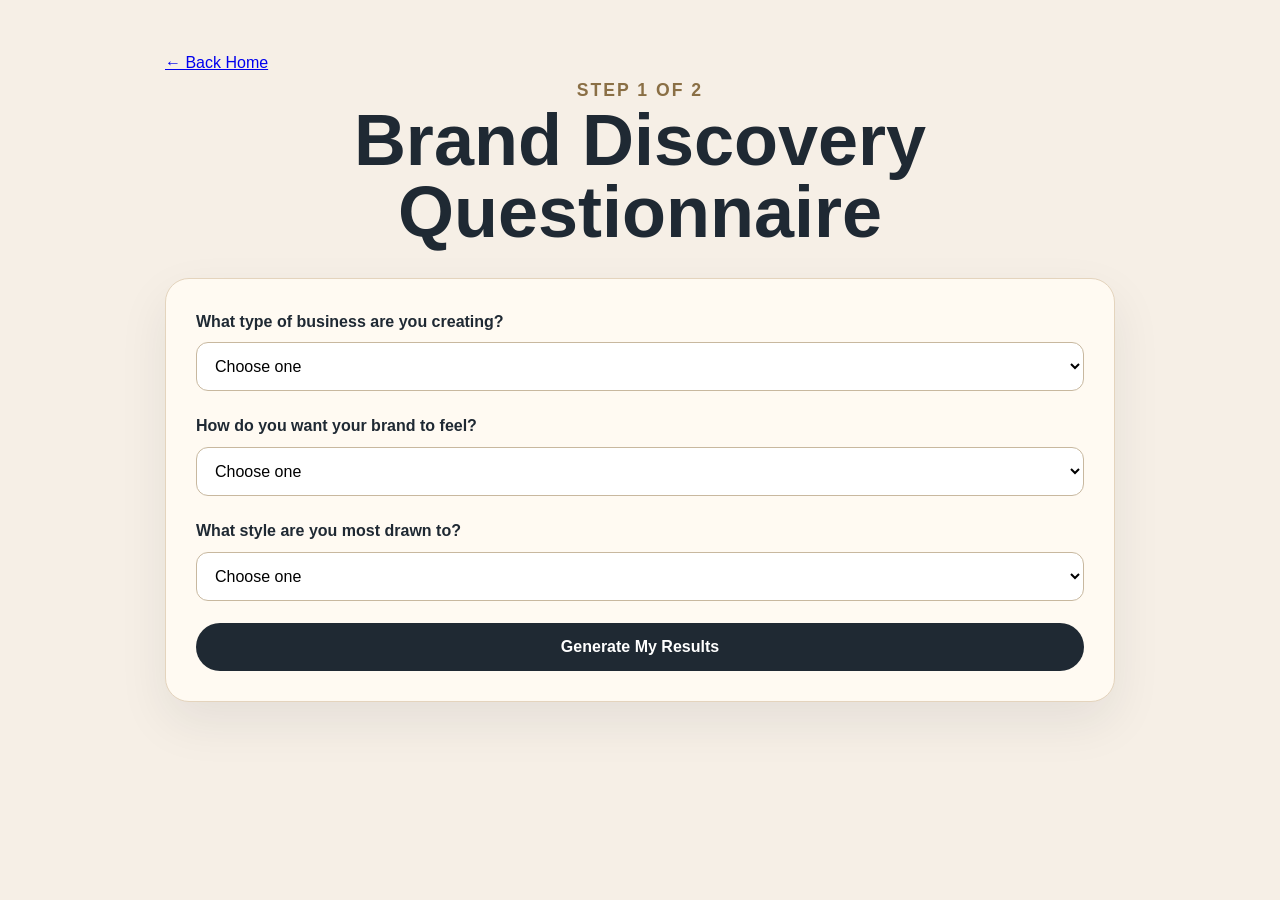
==== questionnaire.html @ b805d4dc "Create functional prototype user flow" ====
<!DOCTYPE html>
<html lang="en">
<head>
  <meta charset="UTF-8" />
  <meta name="viewport" content="width=device-width, initial-scale=1.0" />
  <title>Brand Clarity Questionnaire</title>
  <link rel="stylesheet" href="style.css" />
</head>
<body>
  <main class="app">
    <a href="index.html">← Back Home</a>

    <section class="hero">
      <p class="eyebrow">Step 1 of 2</p>
      <h1>Brand Discovery Questionnaire</h1>
    </section>

    <form id="brandForm" class="card">
      <label>
        What type of business are you creating?
        <select id="businessType" required>
          <option value="">Choose one</option>
          <option value="cafe">Café / Bakery</option>
          <option value="beauty">Beauty / Lifestyle</option>
          <option value="events">Events / Creative Services</option>
          <option value="shop">Online Shop</option>
        </select>
      </label>

      <label>
        How do you want your brand to feel?
        <select id="brandFeeling" required>
          <option value="">Choose one</option>
          <option value="warm">Warm and welcoming</option>
          <option value="luxury">Elegant and elevated</option>
          <option value="playful">Fun and expressive</option>
          <option value="minimal">Clean and modern</option>
        </select>
      </label>

      <label>
        What style are you most drawn to?
        <select id="visualStyle" required>
          <option value="">Choose one</option>
          <option value="soft">Soft neutrals</option>
          <option value="bold">Bold colors</option>
          <option value="dark">Moody tones</option>
          <option value="fresh">Fresh and bright</option>
        </select>
      </label>

      <button type="submit">Generate My Results</button>
    </form>
  </main>

  <script src="script.js"></script>
</body>
</html>
---- style.css ----
* {
  box-sizing: border-box;
  margin: 0;
  padding: 0;
}

body {
  font-family: Arial, sans-serif;
  background: #f6efe6;
  color: #1f2933;
  line-height: 1.6;
}

.app {
  width: min(950px, 92%);
  margin: 0 auto;
  padding: 50px 0;
}

.hero {
  text-align: center;
  margin-bottom: 30px;
}

.eyebrow {
  text-transform: uppercase;
  letter-spacing: 2px;
  font-size: 0.8rem;
  color: #8a6f45;
  font-weight: bold;
  margin-bottom: 10px;
}

h1 {
  font-size: clamp(2.3rem, 6vw, 4.5rem);
  line-height: 1;
  margin-bottom: 18px;
}

.hero p {
  max-width: 650px;
  margin: 0 auto;
  font-size: 1.1rem;
}

.card,
.result {
  background: #fffaf2;
  border: 1px solid #e4d4bd;
  border-radius: 24px;
  padding: 30px;
  box-shadow: 0 20px 50px rgba(31, 41, 51, 0.08);
}

form {
  display: grid;
  gap: 22px;
}

label {
  display: grid;
  gap: 8px;
  font-weight: bold;
}

select {
  padding: 14px;
  border-radius: 12px;
  border: 1px solid #c8b89f;
  font-size: 1rem;
  background: white;
}

button {
  padding: 15px 20px;
  border: none;
  border-radius: 999px;
  background: #1f2933;
  color: white;
  font-size: 1rem;
  font-weight: bold;
  cursor: pointer;
  transition: 0.2s ease;
}

button:hover {
  background: #8a6f45;
  transform: translateY(-2px);
}

.result {
  margin-top: 30px;
}

.result h2 {
  font-size: 2rem;
  margin-bottom: 12px;
}

.result-grid {
  display: grid;
  grid-template-columns: repeat(2, 1fr);
  gap: 20px;
  margin: 25px 0;
}

.result-grid div {
  background: white;
  border-radius: 18px;
  padding: 20px;
  border: 1px solid #eadcc9;
}

.result-grid h3 {
  margin-bottom: 8px;
  color: #8a6f45;
}

.hidden {
  display: none;
}

@media (max-width: 700px) {
  .result-grid {
    grid-template-columns: 1fr;
  }

  .card,
  .result {
    padding: 22px;
  }
}
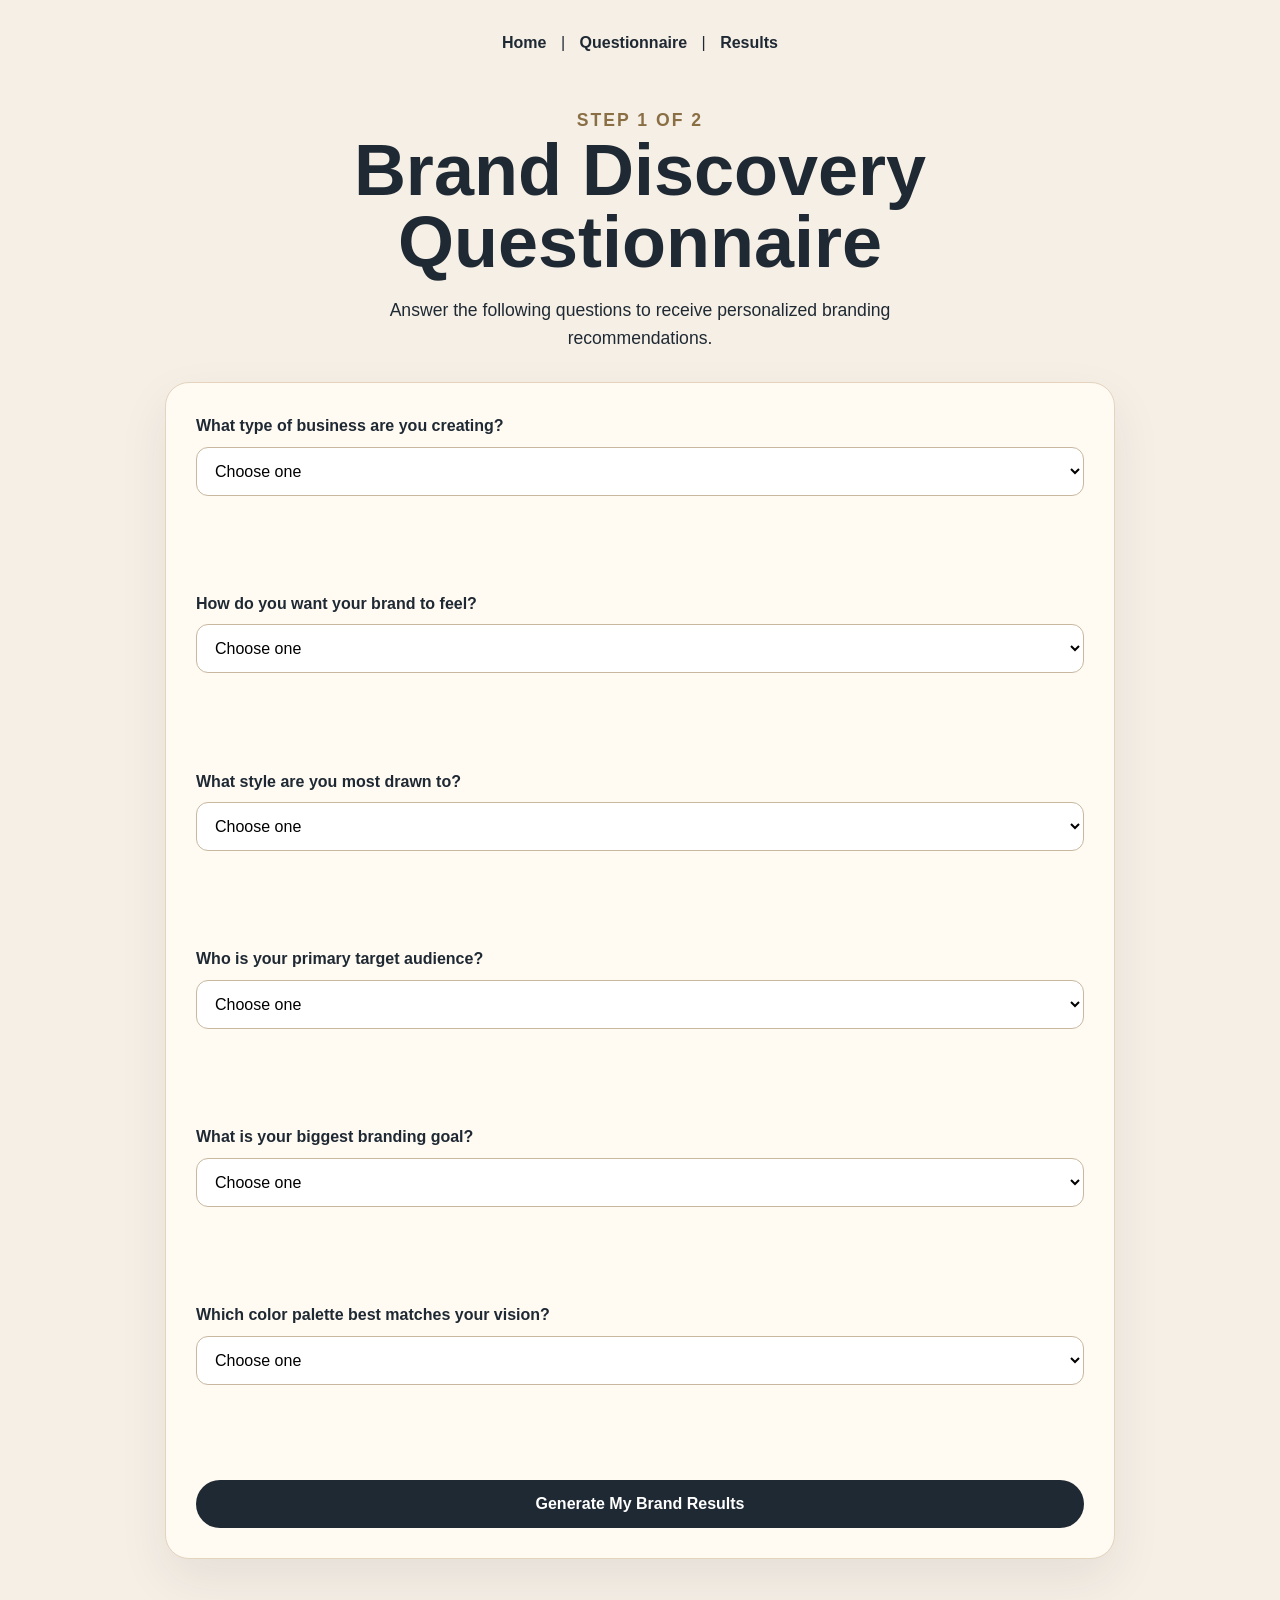
==== commit 2f2618be: "Complete Module 6 functional prototype" ====
--- a/questionnaire.html
+++ b/questionnaire.html
@@ -6,16 +6,27 @@
   <title>Brand Clarity Questionnaire</title>
   <link rel="stylesheet" href="style.css" />
 </head>
+
 <body>
+
+  <nav>
+    <a href="index.html">Home</a> |
+    <a href="questionnaire.html">Questionnaire</a> |
+    <a href="results.html">Results</a>
+  </nav>
+
   <main class="app">
-    <a href="index.html">← Back Home</a>
 
     <section class="hero">
       <p class="eyebrow">Step 1 of 2</p>
       <h1>Brand Discovery Questionnaire</h1>
+      <p>
+        Answer the following questions to receive personalized branding recommendations.
+      </p>
     </section>
 
     <form id="brandForm" class="card">
+
       <label>
         What type of business are you creating?
         <select id="businessType" required>
@@ -26,6 +37,8 @@
           <option value="shop">Online Shop</option>
         </select>
       </label>
+
+      <br><br>
 
       <label>
         How do you want your brand to feel?
@@ -38,6 +51,8 @@
         </select>
       </label>
 
+      <br><br>
+
       <label>
         What style are you most drawn to?
         <select id="visualStyle" required>
@@ -49,10 +64,54 @@
         </select>
       </label>
 
-      <button type="submit">Generate My Results</button>
+      <br><br>
+
+      <label>
+        Who is your primary target audience?
+        <select id="targetAudience">
+          <option value="">Choose one</option>
+          <option value="young">Young Adults</option>
+          <option value="families">Families</option>
+          <option value="professionals">Professionals</option>
+          <option value="luxury">High-End Clients</option>
+        </select>
+      </label>
+
+      <br><br>
+
+      <label>
+        What is your biggest branding goal?
+        <select id="brandGoal">
+          <option value="">Choose one</option>
+          <option value="recognition">Increase Brand Recognition</option>
+          <option value="sales">Increase Sales</option>
+          <option value="social">Grow Social Media Presence</option>
+          <option value="website">Increase Website Traffic</option>
+        </select>
+      </label>
+
+      <br><br>
+
+      <label>
+        Which color palette best matches your vision?
+        <select id="colorPreference">
+          <option value="">Choose one</option>
+          <option value="neutral">Neutral & Minimal</option>
+          <option value="earthy">Warm Earth Tones</option>
+          <option value="bold">Bold & Vibrant</option>
+          <option value="dark">Dark & Moody</option>
+        </select>
+      </label>
+
+      <br><br>
+
+      <button type="submit">Generate My Brand Results</button>
+
     </form>
+
   </main>
 
   <script src="script.js"></script>
+
 </body>
 </html>
--- a/style.css
+++ b/style.css
@@ -11,6 +11,27 @@
   line-height: 1.6;
 }
 
+/* ---------- Navigation ---------- */
+
+nav {
+  width: min(950px, 92%);
+  margin: 30px auto 0;
+  text-align: center;
+}
+
+nav a {
+  text-decoration: none;
+  color: #1f2933;
+  font-weight: bold;
+  margin: 0 10px;
+}
+
+nav a:hover {
+  color: #8a6f45;
+}
+
+/* ---------- Main Layout ---------- */
+
 .app {
   width: min(950px, 92%);
   margin: 0 auto;
@@ -42,6 +63,8 @@
   margin: 0 auto;
   font-size: 1.1rem;
 }
+
+/* ---------- Cards ---------- */
 
 .card,
 .result {
@@ -52,6 +75,8 @@
   box-shadow: 0 20px 50px rgba(31, 41, 51, 0.08);
 }
 
+/* ---------- Forms ---------- */
+
 form {
   display: grid;
   gap: 22px;
@@ -70,6 +95,8 @@
   font-size: 1rem;
   background: white;
 }
+
+/* ---------- Buttons ---------- */
 
 button {
   padding: 15px 20px;
@@ -88,13 +115,67 @@
   transform: translateY(-2px);
 }
 
+.button {
+  display: inline-block;
+  margin-top: 20px;
+  padding: 15px 24px;
+  background: #1f2933;
+  color: white;
+  text-decoration: none;
+  border-radius: 999px;
+  font-weight: bold;
+}
+
+.button:hover {
+  background: #8a6f45;
+}
+
+button:disabled {
+  background: #999;
+  cursor: not-allowed;
+}
+
+button:disabled:hover {
+  background: #999;
+  transform: none;
+}
+
+/* ---------- General Links ---------- */
+
+a {
+  color: #1f2933;
+}
+
+a:hover {
+  color: #8a6f45;
+}
+
+/* ---------- Lists ---------- */
+
+ul {
+  margin-top: 15px;
+  margin-left: 20px;
+}
+
+li {
+  margin-bottom: 8px;
+}
+
+/* ---------- Results ---------- */
+
 .result {
   margin-top: 30px;
 }
 
 .result h2 {
-  font-size: 2rem;
-  margin-bottom: 12px;
+  margin-top: 30px;
+  margin-bottom: 10px;
+  font-size: 1.3rem;
+  color: #8a6f45;
+}
+
+.result p {
+  margin-top: 6px;
 }
 
 .result-grid {
@@ -116,11 +197,16 @@
   color: #8a6f45;
 }
 
+/* ---------- Utility ---------- */
+
 .hidden {
   display: none;
 }
 
+/* ---------- Responsive ---------- */
+
 @media (max-width: 700px) {
+
   .result-grid {
     grid-template-columns: 1fr;
   }
@@ -129,4 +215,13 @@
   .result {
     padding: 22px;
   }
+
+  nav a {
+    display: inline-block;
+    margin: 8px;
+  }
+
+  h1 {
+    line-height: 1.1;
+  }
 }
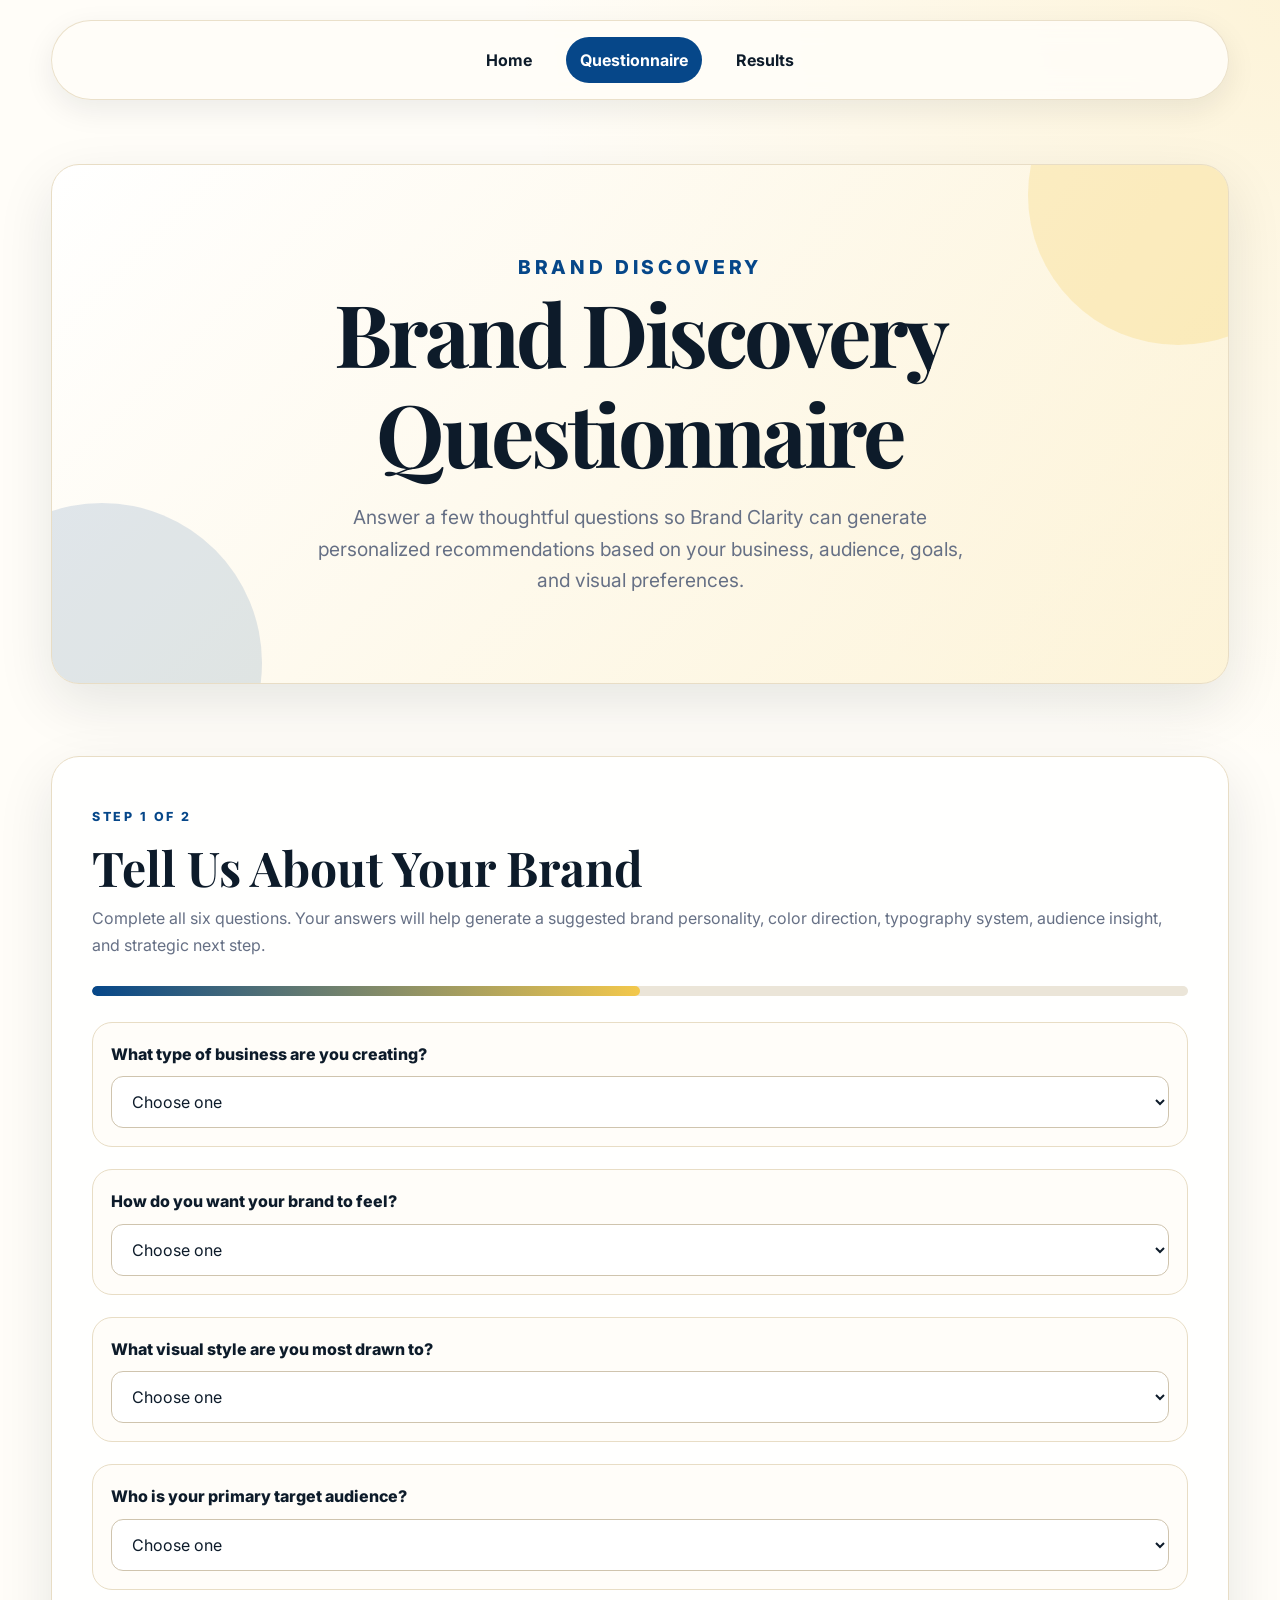
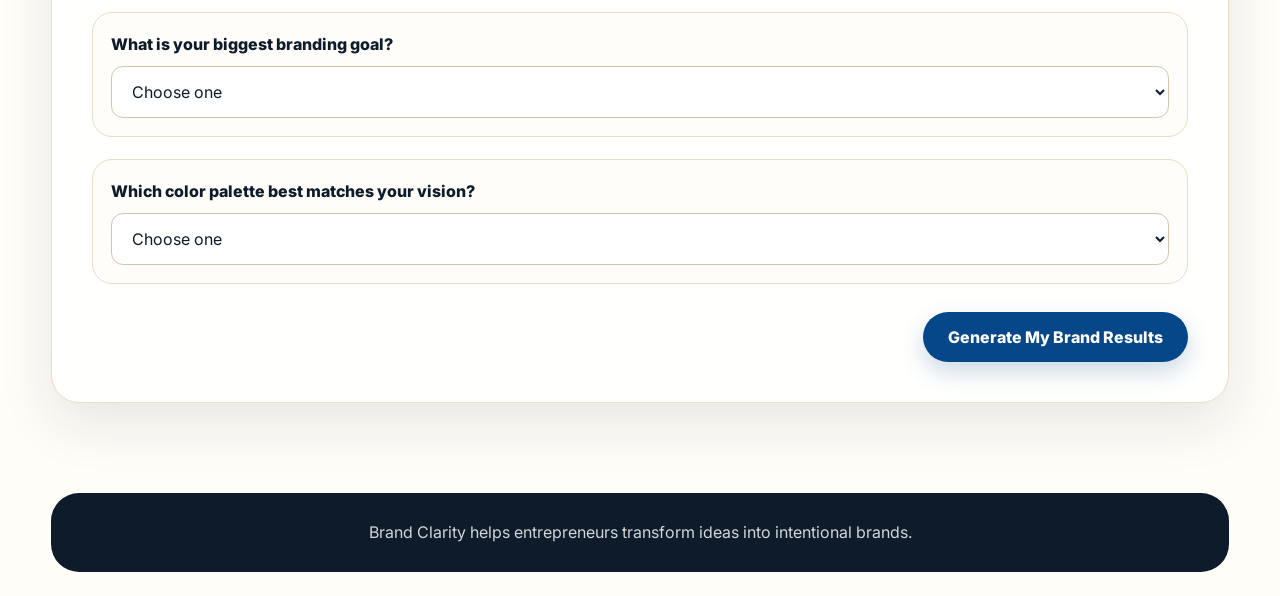
==== commit ed9da00d: "Complete Module 8 application styling" ====
--- a/questionnaire.html
+++ b/questionnaire.html
@@ -1,117 +1,344 @@
 <!DOCTYPE html>
 <html lang="en">
+
 <head>
   <meta charset="UTF-8" />
   <meta name="viewport" content="width=device-width, initial-scale=1.0" />
-  <title>Brand Clarity Questionnaire</title>
+
+  <meta
+    name="description"
+    content="Complete the Brand Clarity questionnaire to receive personalized recommendations for your brand personality, colors, typography, audience, and next steps."
+  />
+
+  <title>Brand Clarity | Brand Discovery Questionnaire</title>
+
+  <link rel="preconnect" href="https://fonts.googleapis.com" />
+  <link rel="preconnect" href="https://fonts.gstatic.com" crossorigin />
+
+  <link
+    href="https://fonts.googleapis.com/css2?family=Inter:wght@400;500;600;700;800&family=Playfair+Display:wght@600;700&display=swap"
+    rel="stylesheet"
+  />
+
   <link rel="stylesheet" href="style.css" />
 </head>
 
 <body>
 
-  <nav>
-    <a href="index.html">Home</a> |
-    <a href="questionnaire.html">Questionnaire</a> |
+  <nav aria-label="Primary navigation">
+    <a href="index.html">Home</a>
+    <a href="questionnaire.html" aria-current="page">Questionnaire</a>
     <a href="results.html">Results</a>
   </nav>
 
   <main class="app">
 
+    <!-- Questionnaire Introduction -->
+
     <section class="hero">
-      <p class="eyebrow">Step 1 of 2</p>
-      <h1>Brand Discovery Questionnaire</h1>
-      <p>
-        Answer the following questions to receive personalized branding recommendations.
-      </p>
+
+      <div>
+
+        <p class="eyebrow">
+          Brand Discovery
+        </p>
+
+        <h1>
+          Brand Discovery Questionnaire
+        </h1>
+
+        <p>
+          Answer a few thoughtful questions so Brand Clarity can generate
+          personalized recommendations based on your business, audience,
+          goals, and visual preferences.
+        </p>
+
+      </div>
+
     </section>
 
-    <form id="brandForm" class="card">
-
-      <label>
-        What type of business are you creating?
-        <select id="businessType" required>
-          <option value="">Choose one</option>
-          <option value="cafe">Café / Bakery</option>
-          <option value="beauty">Beauty / Lifestyle</option>
-          <option value="events">Events / Creative Services</option>
-          <option value="shop">Online Shop</option>
-        </select>
-      </label>
-
-      <br><br>
-
-      <label>
-        How do you want your brand to feel?
-        <select id="brandFeeling" required>
-          <option value="">Choose one</option>
-          <option value="warm">Warm and welcoming</option>
-          <option value="luxury">Elegant and elevated</option>
-          <option value="playful">Fun and expressive</option>
-          <option value="minimal">Clean and modern</option>
-        </select>
-      </label>
-
-      <br><br>
-
-      <label>
-        What style are you most drawn to?
-        <select id="visualStyle" required>
-          <option value="">Choose one</option>
-          <option value="soft">Soft neutrals</option>
-          <option value="bold">Bold colors</option>
-          <option value="dark">Moody tones</option>
-          <option value="fresh">Fresh and bright</option>
-        </select>
-      </label>
-
-      <br><br>
-
-      <label>
-        Who is your primary target audience?
-        <select id="targetAudience">
-          <option value="">Choose one</option>
-          <option value="young">Young Adults</option>
-          <option value="families">Families</option>
-          <option value="professionals">Professionals</option>
-          <option value="luxury">High-End Clients</option>
-        </select>
-      </label>
-
-      <br><br>
-
-      <label>
-        What is your biggest branding goal?
-        <select id="brandGoal">
-          <option value="">Choose one</option>
-          <option value="recognition">Increase Brand Recognition</option>
-          <option value="sales">Increase Sales</option>
-          <option value="social">Grow Social Media Presence</option>
-          <option value="website">Increase Website Traffic</option>
-        </select>
-      </label>
-
-      <br><br>
-
-      <label>
-        Which color palette best matches your vision?
-        <select id="colorPreference">
-          <option value="">Choose one</option>
-          <option value="neutral">Neutral & Minimal</option>
-          <option value="earthy">Warm Earth Tones</option>
-          <option value="bold">Bold & Vibrant</option>
-          <option value="dark">Dark & Moody</option>
-        </select>
-      </label>
-
-      <br><br>
-
-      <button type="submit">Generate My Brand Results</button>
-
-    </form>
+    <!-- Questionnaire Form -->
+
+    <section
+      class="page-section"
+      aria-labelledby="questionnaire-heading"
+    >
+
+      <div class="card">
+
+        <div class="form-intro">
+
+          <p class="eyebrow">
+            Step 1 of 2
+          </p>
+
+          <h2 id="questionnaire-heading">
+            Tell Us About Your Brand
+          </h2>
+
+          <p>
+            Complete all six questions. Your answers will help generate a
+            suggested brand personality, color direction, typography system,
+            audience insight, and strategic next step.
+          </p>
+
+        </div>
+
+        <div
+          class="progress"
+          role="progressbar"
+          aria-label="Questionnaire progress"
+          aria-valuemin="0"
+          aria-valuemax="100"
+          aria-valuenow="50"
+        >
+          <div class="progress-bar"></div>
+        </div>
+
+        <form id="brandForm">
+
+          <!-- Business Type -->
+
+          <div class="form-group">
+
+            <label for="businessType">
+              What type of business are you creating?
+            </label>
+
+            <select
+              id="businessType"
+              name="businessType"
+              required
+            >
+              <option value="" selected disabled>
+                Choose one
+              </option>
+
+              <option value="cafe">
+                Café / Bakery
+              </option>
+
+              <option value="beauty">
+                Beauty / Lifestyle
+              </option>
+
+              <option value="events">
+                Events / Creative Services
+              </option>
+
+              <option value="shop">
+                Online Shop
+              </option>
+            </select>
+
+          </div>
+
+          <!-- Brand Feeling -->
+
+          <div class="form-group">
+
+            <label for="brandFeeling">
+              How do you want your brand to feel?
+            </label>
+
+            <select
+              id="brandFeeling"
+              name="brandFeeling"
+              required
+            >
+              <option value="" selected disabled>
+                Choose one
+              </option>
+
+              <option value="warm">
+                Warm and Welcoming
+              </option>
+
+              <option value="luxury">
+                Elegant and Elevated
+              </option>
+
+              <option value="playful">
+                Fun and Expressive
+              </option>
+
+              <option value="minimal">
+                Clean and Modern
+              </option>
+            </select>
+
+          </div>
+
+          <!-- Visual Style -->
+
+          <div class="form-group">
+
+            <label for="visualStyle">
+              What visual style are you most drawn to?
+            </label>
+
+            <select
+              id="visualStyle"
+              name="visualStyle"
+              required
+            >
+              <option value="" selected disabled>
+                Choose one
+              </option>
+
+              <option value="soft">
+                Soft Neutrals
+              </option>
+
+              <option value="bold">
+                Bold Colors
+              </option>
+
+              <option value="dark">
+                Moody Tones
+              </option>
+
+              <option value="fresh">
+                Fresh and Bright
+              </option>
+            </select>
+
+          </div>
+
+          <!-- Target Audience -->
+
+          <div class="form-group">
+
+            <label for="targetAudience">
+              Who is your primary target audience?
+            </label>
+
+            <select
+              id="targetAudience"
+              name="targetAudience"
+              required
+            >
+              <option value="" selected disabled>
+                Choose one
+              </option>
+
+              <option value="young">
+                Young Adults
+              </option>
+
+              <option value="families">
+                Families
+              </option>
+
+              <option value="professionals">
+                Professionals
+              </option>
+
+              <option value="luxury">
+                High-End Clients
+              </option>
+            </select>
+
+          </div>
+
+          <!-- Brand Goal -->
+
+          <div class="form-group">
+
+            <label for="brandGoal">
+              What is your biggest branding goal?
+            </label>
+
+            <select
+              id="brandGoal"
+              name="brandGoal"
+              required
+            >
+              <option value="" selected disabled>
+                Choose one
+              </option>
+
+              <option value="recognition">
+                Increase Brand Recognition
+              </option>
+
+              <option value="sales">
+                Increase Sales
+              </option>
+
+              <option value="social">
+                Grow Social Media Presence
+              </option>
+
+              <option value="website">
+                Increase Website Traffic
+              </option>
+            </select>
+
+          </div>
+
+          <!-- Color Preference -->
+
+          <div class="form-group">
+
+            <label for="colorPreference">
+              Which color palette best matches your vision?
+            </label>
+
+            <select
+              id="colorPreference"
+              name="colorPreference"
+              required
+            >
+              <option value="" selected disabled>
+                Choose one
+              </option>
+
+              <option value="neutral">
+                Neutral &amp; Minimal
+              </option>
+
+              <option value="earthy">
+                Warm Earth Tones
+              </option>
+
+              <option value="bold">
+                Bold &amp; Vibrant
+              </option>
+
+              <option value="dark">
+                Dark &amp; Moody
+              </option>
+            </select>
+
+          </div>
+
+          <!-- Form Action -->
+
+          <div class="form-actions">
+
+            <button type="submit">
+              Generate My Brand Results
+            </button>
+
+          </div>
+
+        </form>
+
+      </div>
+
+    </section>
 
   </main>
 
+  <footer>
+    <p>
+      Brand Clarity helps entrepreneurs transform ideas into intentional brands.
+    </p>
+  </footer>
+
   <script src="script.js"></script>
 
 </body>
+
 </html>
--- a/style.css
+++ b/style.css
@@ -1,227 +1,1000 @@
-* {
+/* =========================================================
+   1. DESIGN TOKENS
+   ========================================================= */
+
+:root {
+  --color-sapphire: #064789;
+  --color-sapphire-dark: #04345f;
+  --color-midnight: #0d1b2a;
+  --color-gold: #f3c84b;
+  --color-gold-dark: #c89c21;
+  --color-ivory: #fffdf8;
+  --color-honey: #fcf0cd;
+  --color-white: #ffffff;
+  --color-surface: #f8f4ea;
+  --color-border: #e8ddc5;
+  --color-muted: #667085;
+  --color-disabled: #98a2b3;
+
+  --font-heading: "Playfair Display", Georgia, "Times New Roman", serif;
+  --font-body: "Inter", Arial, Helvetica, sans-serif;
+
+  --content-width: 1180px;
+  --content-width-small: 900px;
+
+  --radius-small: 12px;
+  --radius-medium: 20px;
+  --radius-large: 28px;
+  --radius-pill: 999px;
+
+  --shadow-small: 0 10px 30px rgba(13, 27, 42, 0.08);
+  --shadow-card: 0 20px 55px rgba(13, 27, 42, 0.1);
+  --shadow-hover: 0 24px 65px rgba(13, 27, 42, 0.15);
+
+  --transition-fast: 180ms ease;
+  --transition-medium: 280ms ease;
+}
+
+/* =========================================================
+   2. RESET AND BASE STYLES
+   ========================================================= */
+
+*,
+*::before,
+*::after {
   box-sizing: border-box;
   margin: 0;
   padding: 0;
 }
 
+html {
+  scroll-behavior: smooth;
+}
+
 body {
-  font-family: Arial, sans-serif;
-  background: #f6efe6;
-  color: #1f2933;
-  line-height: 1.6;
-}
-
-/* ---------- Navigation ---------- */
+  min-height: 100vh;
+  font-family: var(--font-body);
+  background:
+    radial-gradient(
+      circle at top right,
+      rgba(243, 200, 75, 0.18),
+      transparent 30%
+    ),
+    var(--color-ivory);
+  color: var(--color-midnight);
+  line-height: 1.65;
+  overflow-x: hidden;
+}
+
+img {
+  display: block;
+  max-width: 100%;
+}
+
+button,
+select,
+input,
+textarea {
+  font: inherit;
+}
+
+button,
+a {
+  -webkit-tap-highlight-color: transparent;
+}
+
+/* =========================================================
+   3. TYPOGRAPHY
+   ========================================================= */
+
+h1,
+h2,
+h3,
+h4 {
+  font-family: var(--font-heading);
+  color: var(--color-midnight);
+  line-height: 1.15;
+}
+
+h1 {
+  max-width: 900px;
+  margin-bottom: 20px;
+  font-size: clamp(2.6rem, 7vw, 5.4rem);
+  letter-spacing: -0.04em;
+}
+
+h2 {
+  font-size: clamp(1.9rem, 4vw, 3rem);
+}
+
+h3 {
+  font-size: 1.25rem;
+}
+
+p {
+  color: var(--color-muted);
+}
+
+.eyebrow {
+  margin-bottom: 12px;
+  color: var(--color-sapphire);
+  font-size: 0.78rem;
+  font-weight: 800;
+  letter-spacing: 0.2em;
+  text-transform: uppercase;
+}
+
+/* =========================================================
+   4. GENERAL LINKS AND FOCUS STATES
+   ========================================================= */
+
+a {
+  color: var(--color-sapphire);
+  text-decoration-thickness: 1px;
+  text-underline-offset: 4px;
+  transition:
+    color var(--transition-fast),
+    opacity var(--transition-fast);
+}
+
+a:hover {
+  color: var(--color-gold-dark);
+}
+
+a:focus-visible,
+button:focus-visible,
+select:focus-visible,
+input:focus-visible,
+textarea:focus-visible {
+  outline: 3px solid rgba(243, 200, 75, 0.65);
+  outline-offset: 4px;
+}
+
+/* =========================================================
+   5. NAVIGATION
+   ========================================================= */
 
 nav {
-  width: min(950px, 92%);
-  margin: 30px auto 0;
+  position: relative;
+  z-index: 10;
+  display: flex;
+  width: min(var(--content-width), 92%);
+  min-height: 76px;
+  margin: 20px auto 0;
+  padding: 16px 22px;
+  align-items: center;
+  justify-content: center;
+  gap: 8px;
+  background: rgba(255, 253, 248, 0.9);
+  border: 1px solid rgba(232, 221, 197, 0.9);
+  border-radius: var(--radius-pill);
+  box-shadow: var(--shadow-small);
+  backdrop-filter: blur(14px);
+}
+
+nav a {
+  position: relative;
+  margin: 0 6px;
+  padding: 10px 14px;
+  color: var(--color-midnight);
+  border-radius: var(--radius-pill);
+  font-weight: 700;
+  text-decoration: none;
+}
+
+nav a::after {
+  position: absolute;
+  right: 16px;
+  bottom: 5px;
+  left: 16px;
+  height: 2px;
+  background: var(--color-gold);
+  content: "";
+  transform: scaleX(0);
+  transform-origin: center;
+  transition: transform var(--transition-fast);
+}
+
+nav a:hover {
+  color: var(--color-sapphire);
+  background: rgba(6, 71, 137, 0.05);
+}
+
+nav a:hover::after {
+  transform: scaleX(1);
+}
+
+nav a[aria-current="page"] {
+  color: var(--color-white);
+  background: var(--color-sapphire);
+}
+
+nav a[aria-current="page"]::after {
+  display: none;
+}
+
+nav a[aria-current="page"]:hover {
+  color: var(--color-white);
+  background: var(--color-sapphire-dark);
+}
+
+/* =========================================================
+   6. MAIN LAYOUT
+   ========================================================= */
+
+.app {
+  width: min(var(--content-width), 92%);
+  margin: 0 auto;
+  padding: 64px 0 90px;
+}
+
+.page-section {
+  margin-top: 72px;
+}
+
+.section-heading {
+  max-width: 720px;
+  margin-bottom: 28px;
+}
+
+.section-heading p {
+  margin-top: 10px;
+  font-size: 1.05rem;
+}
+
+.section-heading.text-center {
+  margin-right: auto;
+  margin-left: auto;
+}
+
+/* =========================================================
+   7. HERO
+   ========================================================= */
+
+.hero {
+  position: relative;
+  display: grid;
+  min-height: 520px;
+  padding: clamp(36px, 7vw, 80px);
+  place-items: center;
   text-align: center;
-}
-
-nav a {
+  background:
+    linear-gradient(
+      135deg,
+      rgba(255, 255, 255, 0.96),
+      rgba(252, 240, 205, 0.72)
+    );
+  border: 1px solid var(--color-border);
+  border-radius: var(--radius-large);
+  box-shadow: var(--shadow-card);
+  overflow: hidden;
+}
+
+.hero::before,
+.hero::after {
+  position: absolute;
+  border-radius: 50%;
+  content: "";
+  pointer-events: none;
+}
+
+.hero::before {
+  top: -120px;
+  right: -100px;
+  width: 300px;
+  height: 300px;
+  background: rgba(243, 200, 75, 0.24);
+}
+
+.hero::after {
+  bottom: -140px;
+  left: -110px;
+  width: 320px;
+  height: 320px;
+  background: rgba(6, 71, 137, 0.12);
+}
+
+.hero > * {
+  position: relative;
+  z-index: 1;
+}
+
+.hero h1 {
+  margin-right: auto;
+  margin-left: auto;
+}
+
+.hero p {
+  max-width: 680px;
+  margin: 0 auto;
+  font-size: clamp(1rem, 2vw, 1.2rem);
+}
+
+.hero-actions {
+  display: flex;
+  margin-top: 26px;
+  justify-content: center;
+  flex-wrap: wrap;
+  gap: 12px;
+}
+
+/* =========================================================
+   8. BUTTONS
+   ========================================================= */
+
+button,
+.button {
+  display: inline-flex;
+  min-height: 50px;
+  padding: 14px 24px;
+  align-items: center;
+  justify-content: center;
+  gap: 8px;
+  border: 1px solid transparent;
+  border-radius: var(--radius-pill);
+  background: var(--color-sapphire);
+  color: var(--color-white);
+  box-shadow: 0 10px 24px rgba(6, 71, 137, 0.2);
+  font-size: 1rem;
+  font-weight: 800;
+  line-height: 1;
   text-decoration: none;
-  color: #1f2933;
-  font-weight: bold;
-  margin: 0 10px;
-}
-
-nav a:hover {
-  color: #8a6f45;
-}
-
-/* ---------- Main Layout ---------- */
-
-.app {
-  width: min(950px, 92%);
-  margin: 0 auto;
-  padding: 50px 0;
-}
-
-.hero {
-  text-align: center;
-  margin-bottom: 30px;
-}
-
-.eyebrow {
-  text-transform: uppercase;
-  letter-spacing: 2px;
-  font-size: 0.8rem;
-  color: #8a6f45;
-  font-weight: bold;
-  margin-bottom: 10px;
-}
-
-h1 {
-  font-size: clamp(2.3rem, 6vw, 4.5rem);
-  line-height: 1;
-  margin-bottom: 18px;
-}
-
-.hero p {
-  max-width: 650px;
-  margin: 0 auto;
-  font-size: 1.1rem;
-}
-
-/* ---------- Cards ---------- */
+  cursor: pointer;
+  transition:
+    background var(--transition-fast),
+    color var(--transition-fast),
+    border-color var(--transition-fast),
+    box-shadow var(--transition-fast),
+    transform var(--transition-fast);
+}
+
+button:hover,
+.button:hover {
+  color: var(--color-white);
+  background: var(--color-sapphire-dark);
+  box-shadow: 0 14px 30px rgba(6, 71, 137, 0.27);
+  transform: translateY(-2px);
+}
+
+button:active,
+.button:active {
+  transform: translateY(0);
+}
+
+.button-secondary {
+  background: transparent;
+  color: var(--color-sapphire);
+  border-color: rgba(6, 71, 137, 0.3);
+  box-shadow: none;
+}
+
+.button-secondary:hover {
+  color: var(--color-midnight);
+  background: var(--color-honey);
+  border-color: var(--color-gold);
+  box-shadow: none;
+}
+
+button:disabled {
+  background: var(--color-disabled);
+  box-shadow: none;
+  cursor: not-allowed;
+  opacity: 0.75;
+}
+
+button:disabled:hover {
+  background: var(--color-disabled);
+  box-shadow: none;
+  transform: none;
+}
+
+/* =========================================================
+   9. CARDS AND CONTENT PANELS
+   ========================================================= */
 
 .card,
 .result {
-  background: #fffaf2;
-  border: 1px solid #e4d4bd;
-  border-radius: 24px;
-  padding: 30px;
-  box-shadow: 0 20px 50px rgba(31, 41, 51, 0.08);
-}
-
-/* ---------- Forms ---------- */
+  background: rgba(255, 255, 255, 0.9);
+  border: 1px solid var(--color-border);
+  border-radius: var(--radius-large);
+  padding: clamp(24px, 4vw, 40px);
+  box-shadow: var(--shadow-card);
+}
+
+.card {
+  transition:
+    transform var(--transition-medium),
+    box-shadow var(--transition-medium),
+    border-color var(--transition-medium);
+}
+
+.card:hover {
+  border-color: rgba(243, 200, 75, 0.8);
+  box-shadow: var(--shadow-hover);
+  transform: translateY(-5px);
+}
+
+.card-grid,
+.feature-grid,
+.steps-grid {
+  display: grid;
+  grid-template-columns: repeat(3, minmax(0, 1fr));
+  gap: 22px;
+}
+
+.feature-card,
+.step-card {
+  min-height: 210px;
+  padding: 28px;
+  background: var(--color-white);
+  border: 1px solid var(--color-border);
+  border-radius: var(--radius-medium);
+  box-shadow: var(--shadow-small);
+  transition:
+    transform var(--transition-medium),
+    box-shadow var(--transition-medium),
+    border-color var(--transition-medium);
+}
+
+.feature-card:hover,
+.step-card:hover {
+  border-color: rgba(243, 200, 75, 0.8);
+  box-shadow: var(--shadow-hover);
+  transform: translateY(-5px);
+}
+
+.feature-card h3,
+.step-card h3 {
+  margin-bottom: 10px;
+  color: var(--color-sapphire);
+}
+
+.feature-card p,
+.step-card p {
+  font-size: 0.98rem;
+}
+
+/* =========================================================
+   10. FORMS AND QUESTIONNAIRE
+   ========================================================= */
 
 form {
   display: grid;
   gap: 22px;
 }
 
+.form-intro {
+  margin-bottom: 28px;
+}
+
+.form-intro h2 {
+  margin-bottom: 8px;
+}
+
+.form-intro p {
+  margin-top: 10px;
+}
+
+.form-group {
+  display: grid;
+  gap: 9px;
+  padding: 18px;
+  background: rgba(255, 253, 248, 0.82);
+  border: 1px solid var(--color-border);
+  border-radius: var(--radius-medium);
+  transition:
+    border-color var(--transition-fast),
+    box-shadow var(--transition-fast);
+}
+
+.form-group:focus-within {
+  border-color: rgba(6, 71, 137, 0.5);
+  box-shadow: 0 10px 26px rgba(6, 71, 137, 0.08);
+}
+
 label {
   display: grid;
-  gap: 8px;
-  font-weight: bold;
+  gap: 9px;
+  color: var(--color-midnight);
+  font-weight: 800;
+}
+
+select,
+input,
+textarea {
+  width: 100%;
+  min-height: 52px;
+  padding: 14px 16px;
+  color: var(--color-midnight);
+  background: var(--color-white);
+  border: 1px solid #cfc4ae;
+  border-radius: var(--radius-small);
+  transition:
+    border-color var(--transition-fast),
+    box-shadow var(--transition-fast),
+    background var(--transition-fast);
 }
 
 select {
-  padding: 14px;
-  border-radius: 12px;
-  border: 1px solid #c8b89f;
-  font-size: 1rem;
-  background: white;
-}
-
-/* ---------- Buttons ---------- */
-
-button {
-  padding: 15px 20px;
-  border: none;
-  border-radius: 999px;
-  background: #1f2933;
-  color: white;
-  font-size: 1rem;
-  font-weight: bold;
   cursor: pointer;
-  transition: 0.2s ease;
-}
-
-button:hover {
-  background: #8a6f45;
-  transform: translateY(-2px);
-}
-
-.button {
-  display: inline-block;
-  margin-top: 20px;
-  padding: 15px 24px;
-  background: #1f2933;
-  color: white;
-  text-decoration: none;
-  border-radius: 999px;
-  font-weight: bold;
-}
-
-.button:hover {
-  background: #8a6f45;
-}
-
-button:disabled {
-  background: #999;
-  cursor: not-allowed;
-}
-
-button:disabled:hover {
-  background: #999;
-  transform: none;
-}
-
-/* ---------- General Links ---------- */
-
-a {
-  color: #1f2933;
-}
-
-a:hover {
-  color: #8a6f45;
-}
-
-/* ---------- Lists ---------- */
-
-ul {
-  margin-top: 15px;
-  margin-left: 20px;
-}
-
-li {
-  margin-bottom: 8px;
-}
-
-/* ---------- Results ---------- */
+}
+
+select:hover,
+input:hover,
+textarea:hover {
+  border-color: var(--color-sapphire);
+}
+
+select:focus,
+input:focus,
+textarea:focus {
+  background: var(--color-white);
+  border-color: var(--color-sapphire);
+  box-shadow: 0 0 0 4px rgba(6, 71, 137, 0.12);
+  outline: none;
+}
+
+.form-actions {
+  display: flex;
+  margin-top: 6px;
+  justify-content: flex-end;
+  gap: 12px;
+}
+
+.progress {
+  width: 100%;
+  height: 10px;
+  margin: 18px 0 26px;
+  background: #ebe5d8;
+  border-radius: var(--radius-pill);
+  overflow: hidden;
+}
+
+.progress-bar {
+  width: 50%;
+  height: 100%;
+  background: linear-gradient(
+    90deg,
+    var(--color-sapphire),
+    var(--color-gold)
+  );
+  border-radius: inherit;
+}
+
+/* =========================================================
+   11. RESULTS
+   ========================================================= */
 
 .result {
   margin-top: 30px;
 }
 
-.result h2 {
-  margin-top: 30px;
+.result > h2 {
+  margin-bottom: 12px;
+  color: var(--color-midnight);
+}
+
+.result > p {
+  max-width: 760px;
+}
+
+.result-grid {
+  display: grid;
+  grid-template-columns: repeat(2, minmax(0, 1fr));
+  gap: 20px;
+  margin: 28px 0;
+}
+
+.result-grid > article,
+.result-grid > div {
+  min-height: 170px;
+  padding: 24px;
+  background:
+    linear-gradient(
+      180deg,
+      var(--color-white),
+      rgba(252, 240, 205, 0.35)
+    );
+  border: 1px solid var(--color-border);
+  border-radius: var(--radius-medium);
+  box-shadow: var(--shadow-small);
+  transition:
+    transform var(--transition-medium),
+    box-shadow var(--transition-medium),
+    border-color var(--transition-medium);
+}
+
+.result-grid > article:hover,
+.result-grid > div:hover {
+  border-color: rgba(243, 200, 75, 0.8);
+  box-shadow: var(--shadow-hover);
+  transform: translateY(-4px);
+}
+
+.result-grid h2,
+.result-grid h3 {
+  margin: 0 0 10px;
+  color: var(--color-sapphire);
+  font-size: 1.2rem;
+}
+
+.result h2:not(:first-child) {
+  margin-top: 34px;
   margin-bottom: 10px;
-  font-size: 1.3rem;
-  color: #8a6f45;
+  color: var(--color-sapphire);
 }
 
 .result p {
   margin-top: 6px;
 }
 
-.result-grid {
+.keyword-list,
+.tag-list {
+  display: flex;
+  margin-top: 14px;
+  flex-wrap: wrap;
+  gap: 9px;
+}
+
+.keyword,
+.tag {
+  display: inline-flex;
+  padding: 8px 13px;
+  align-items: center;
+  color: var(--color-sapphire-dark);
+  background: var(--color-honey);
+  border: 1px solid rgba(243, 200, 75, 0.7);
+  border-radius: var(--radius-pill);
+  font-size: 0.9rem;
+  font-weight: 800;
+}
+
+.color-swatches {
+  display: flex;
+  margin-top: 16px;
+  flex-wrap: wrap;
+  gap: 12px;
+}
+
+.color-swatch {
+  width: 56px;
+  height: 56px;
+  border: 4px solid var(--color-white);
+  border-radius: 50%;
+  box-shadow:
+    0 0 0 1px rgba(13, 27, 42, 0.12),
+    0 8px 18px rgba(13, 27, 42, 0.12);
+}
+
+/* =========================================================
+   12. MOODBOARD
+   ========================================================= */
+
+.moodboard-grid {
   display: grid;
-  grid-template-columns: repeat(2, 1fr);
-  gap: 20px;
-  margin: 25px 0;
-}
-
-.result-grid div {
-  background: white;
-  border-radius: 18px;
-  padding: 20px;
-  border: 1px solid #eadcc9;
-}
-
-.result-grid h3 {
-  margin-bottom: 8px;
-  color: #8a6f45;
-}
-
-/* ---------- Utility ---------- */
+  grid-template-columns: repeat(3, minmax(0, 1fr));
+  gap: 14px;
+  margin-top: 18px;
+}
+
+.moodboard-item {
+  position: relative;
+  display: flex;
+  min-height: 180px;
+  padding: 18px;
+  align-items: flex-end;
+  background:
+    linear-gradient(
+      135deg,
+      rgba(6, 71, 137, 0.96),
+      rgba(243, 200, 75, 0.84)
+    );
+  border: 1px solid rgba(255, 255, 255, 0.45);
+  border-radius: var(--radius-medium);
+  box-shadow: var(--shadow-small);
+  overflow: hidden;
+  transition:
+    transform var(--transition-medium),
+    box-shadow var(--transition-medium);
+}
+
+.moodboard-item::before {
+  position: absolute;
+  top: -45px;
+  right: -35px;
+  width: 130px;
+  height: 130px;
+  background: rgba(255, 255, 255, 0.18);
+  border-radius: 50%;
+  content: "";
+}
+
+.moodboard-item::after {
+  position: absolute;
+  bottom: -60px;
+  left: -45px;
+  width: 140px;
+  height: 140px;
+  background: rgba(13, 27, 42, 0.12);
+  border-radius: 50%;
+  content: "";
+}
+
+.moodboard-item:hover {
+  box-shadow: var(--shadow-hover);
+  transform: translateY(-5px);
+}
+
+.moodboard-item:nth-child(2),
+.moodboard-item:nth-child(5) {
+  background:
+    linear-gradient(
+      135deg,
+      var(--color-honey),
+      rgba(255, 255, 255, 0.95)
+    );
+}
+
+.moodboard-item:nth-child(3),
+.moodboard-item:nth-child(6) {
+  background:
+    linear-gradient(
+      135deg,
+      var(--color-midnight),
+      var(--color-sapphire)
+    );
+}
+
+.moodboard-item:nth-child(4) {
+  background:
+    linear-gradient(
+      135deg,
+      rgba(243, 200, 75, 0.95),
+      rgba(200, 156, 33, 0.72)
+    );
+}
+
+.moodboard-label {
+  position: relative;
+  z-index: 1;
+  padding: 8px 12px;
+  color: var(--color-white);
+  background: rgba(13, 27, 42, 0.74);
+  border-radius: var(--radius-pill);
+  font-size: 0.85rem;
+  font-weight: 800;
+  backdrop-filter: blur(8px);
+}
+
+/* =========================================================
+   13. LISTS
+   ========================================================= */
+
+ul,
+ol {
+  margin-top: 15px;
+  padding-left: 24px;
+}
+
+li {
+  margin-bottom: 9px;
+  color: var(--color-muted);
+}
+
+li::marker {
+  color: var(--color-gold-dark);
+}
+
+/* =========================================================
+   14. FOOTER
+   ========================================================= */
+
+footer {
+  width: min(var(--content-width), 92%);
+  margin: 0 auto 24px;
+  padding: 26px;
+  color: var(--color-muted);
+  background: var(--color-midnight);
+  border-radius: var(--radius-large);
+  text-align: center;
+}
+
+footer p,
+footer a {
+  color: rgba(255, 255, 255, 0.82);
+}
+
+footer a:hover {
+  color: var(--color-gold);
+}
+
+/* =========================================================
+   15. UTILITIES
+   ========================================================= */
 
 .hidden {
-  display: none;
-}
-
-/* ---------- Responsive ---------- */
-
-@media (max-width: 700px) {
+  display: none !important;
+}
+
+.text-center {
+  text-align: center;
+}
+
+.max-width-small {
+  width: min(var(--content-width-small), 100%);
+  margin-right: auto;
+  margin-left: auto;
+}
+
+.surface-honey {
+  background: var(--color-honey);
+}
+
+.surface-sapphire {
+  background: var(--color-sapphire);
+  color: var(--color-white);
+}
+
+/* =========================================================
+   16. TABLET RESPONSIVENESS
+   ========================================================= */
+
+@media (max-width: 900px) {
+  nav {
+    min-height: auto;
+    border-radius: var(--radius-large);
+    flex-wrap: wrap;
+  }
+
+  .app {
+    padding-top: 46px;
+  }
+
+  .hero {
+    min-height: 470px;
+    padding: 52px 34px;
+  }
+
+  .card-grid,
+  .feature-grid,
+  .steps-grid {
+    grid-template-columns: repeat(2, minmax(0, 1fr));
+  }
 
   .result-grid {
-    grid-template-columns: 1fr;
+    grid-template-columns: repeat(2, minmax(0, 1fr));
+  }
+
+  .moodboard-grid {
+    grid-template-columns: repeat(2, minmax(0, 1fr));
+  }
+}
+
+/* =========================================================
+   17. MOBILE RESPONSIVENESS
+   ========================================================= */
+
+@media (max-width: 600px) {
+  body {
+    background:
+      radial-gradient(
+        circle at top right,
+        rgba(243, 200, 75, 0.14),
+        transparent 22%
+      ),
+      var(--color-ivory);
+  }
+
+  nav {
+    width: min(94%, 520px);
+    margin-top: 12px;
+    padding: 12px;
+    gap: 3px;
+  }
+
+  nav a {
+    margin: 2px;
+    padding: 9px 10px;
+    font-size: 0.9rem;
+  }
+
+  .app {
+    width: min(94%, 520px);
+    padding: 32px 0 64px;
+  }
+
+  .page-section {
+    margin-top: 48px;
+  }
+
+  .hero {
+    min-height: auto;
+    padding: 42px 22px;
+    border-radius: 22px;
+  }
+
+  h1 {
+    font-size: clamp(2.35rem, 13vw, 3.5rem);
+    line-height: 1.05;
+  }
+
+  h2 {
+    font-size: 1.85rem;
+  }
+
+  .hero-actions,
+  .form-actions {
+    width: 100%;
+    flex-direction: column;
+  }
+
+  button,
+  .button {
+    width: 100%;
   }
 
   .card,
   .result {
     padding: 22px;
-  }
-
-  nav a {
-    display: inline-block;
-    margin: 8px;
-  }
-
-  h1 {
-    line-height: 1.1;
+    border-radius: 22px;
+  }
+
+  .card-grid,
+  .feature-grid,
+  .steps-grid,
+  .result-grid,
+  .moodboard-grid {
+    grid-template-columns: 1fr;
+  }
+
+  .feature-card,
+  .step-card,
+  .result-grid > article,
+  .result-grid > div {
+    min-height: auto;
+  }
+
+  .form-group {
+    padding: 15px;
+  }
+
+  select,
+  input,
+  textarea {
+    min-height: 54px;
+    font-size: 16px;
+  }
+
+  .color-swatch {
+    width: 50px;
+    height: 50px;
+  }
+
+  .moodboard-item {
+    min-height: 165px;
+  }
+
+  footer {
+    width: min(94%, 520px);
+    border-radius: 22px;
+  }
+}
+
+/* =========================================================
+   18. REDUCED MOTION AND ACCESSIBILITY
+   ========================================================= */
+
+@media (prefers-reduced-motion: reduce) {
+  html {
+    scroll-behavior: auto;
+  }
+
+  *,
+  *::before,
+  *::after {
+    animation-duration: 0.01ms !important;
+    animation-iteration-count: 1 !important;
+    transition-duration: 0.01ms !important;
+    scroll-behavior: auto !important;
   }
 }
